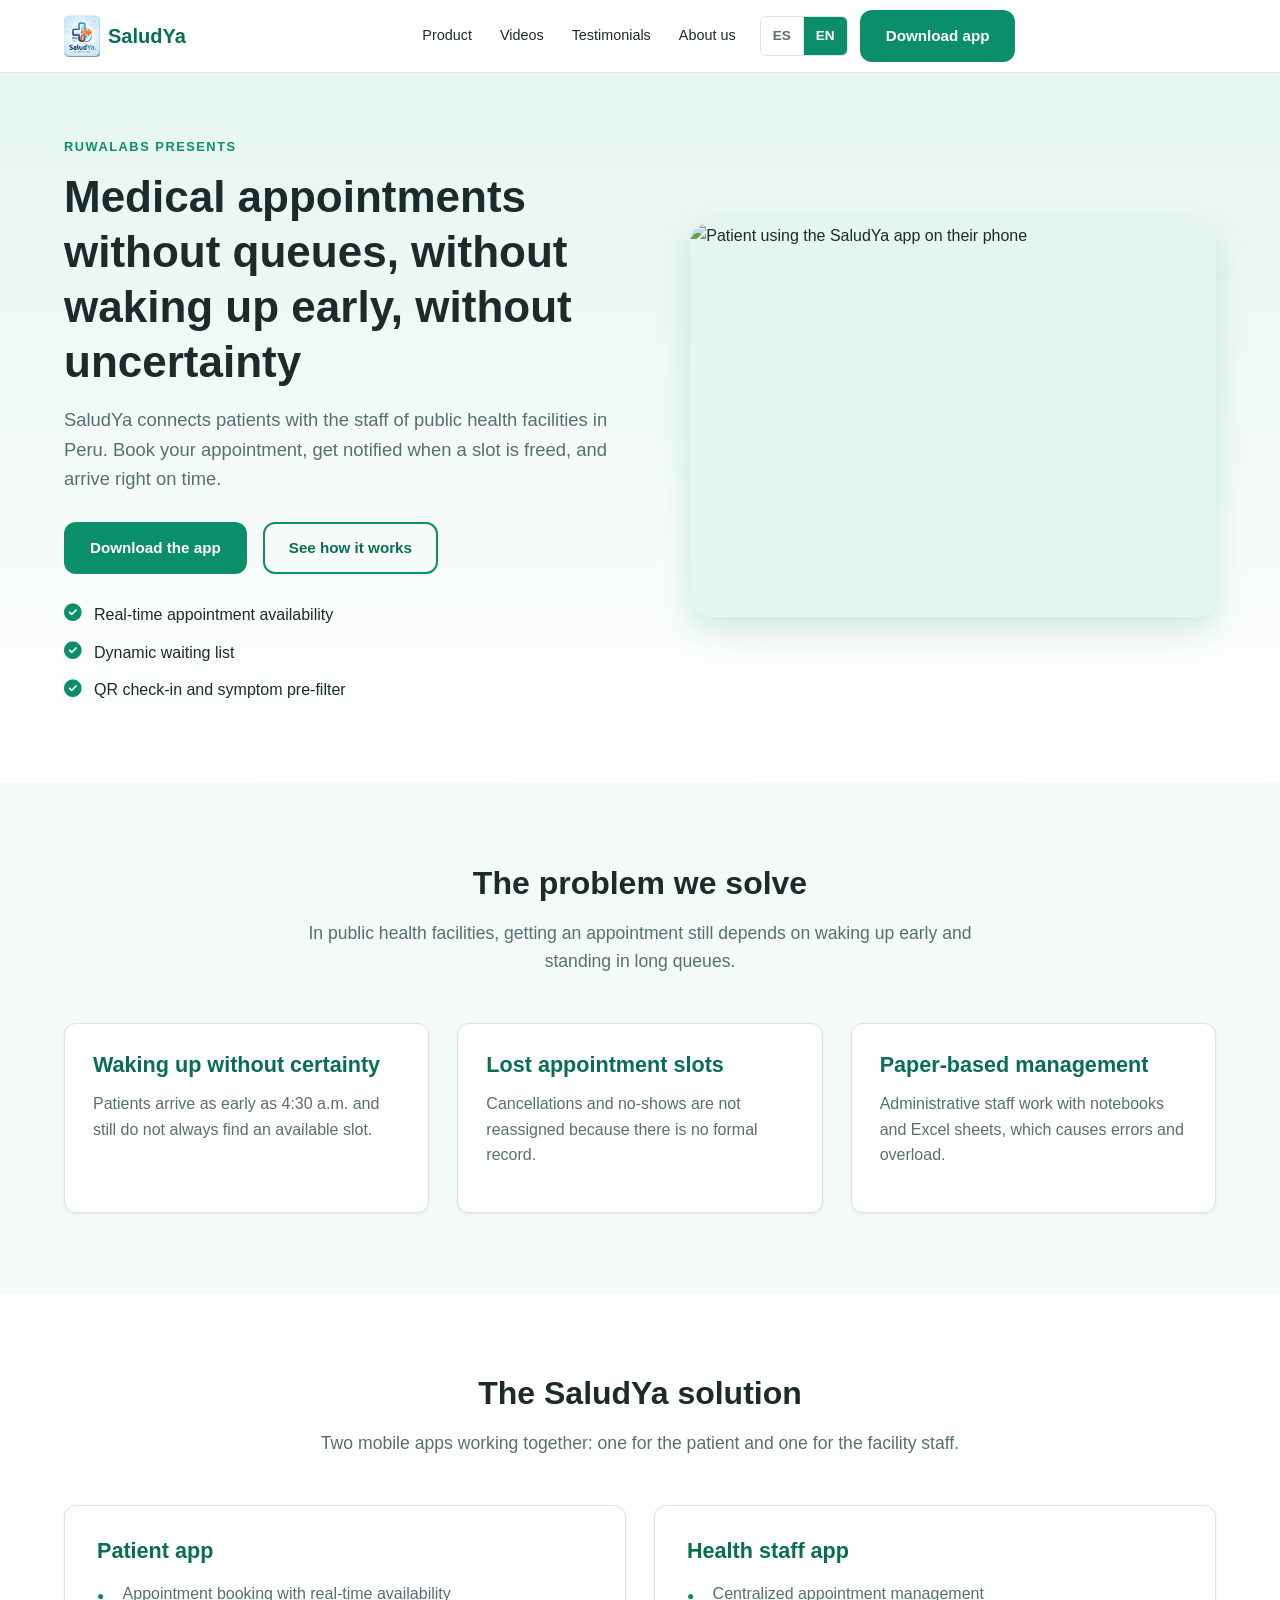
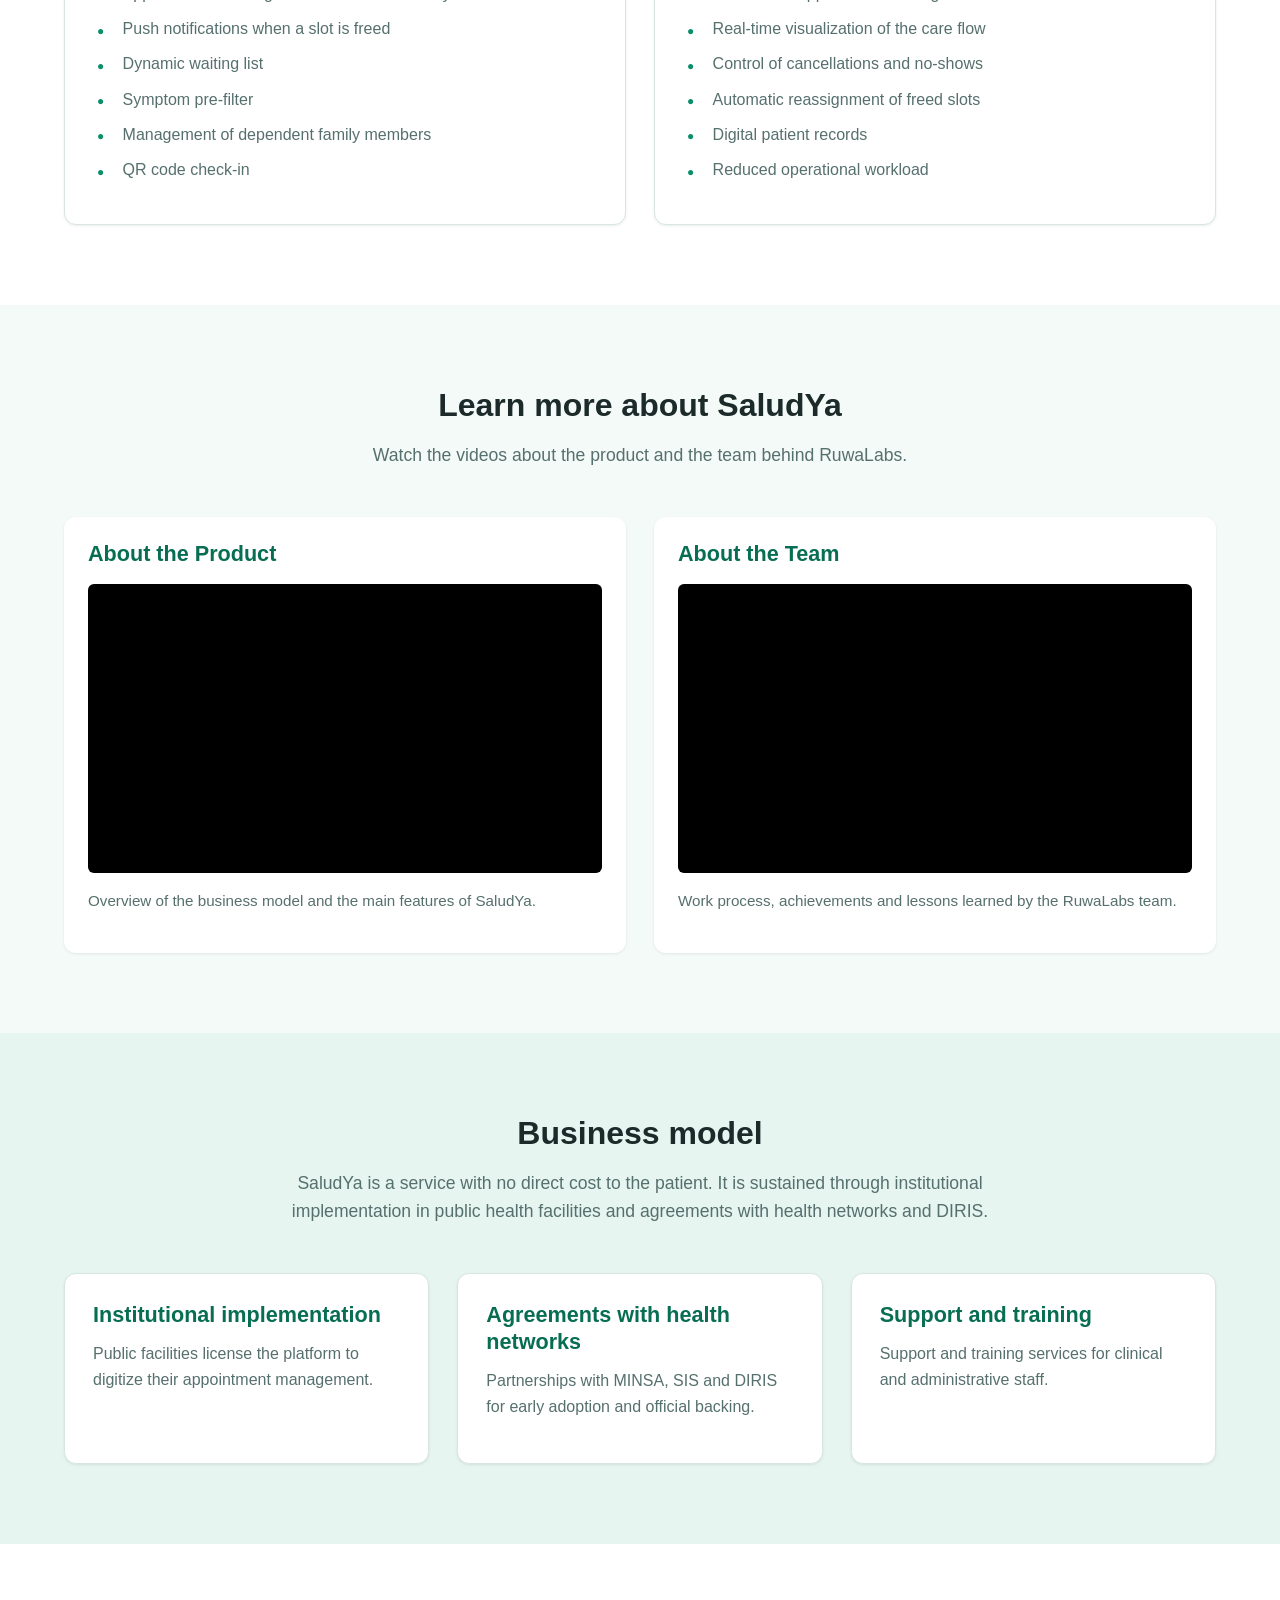
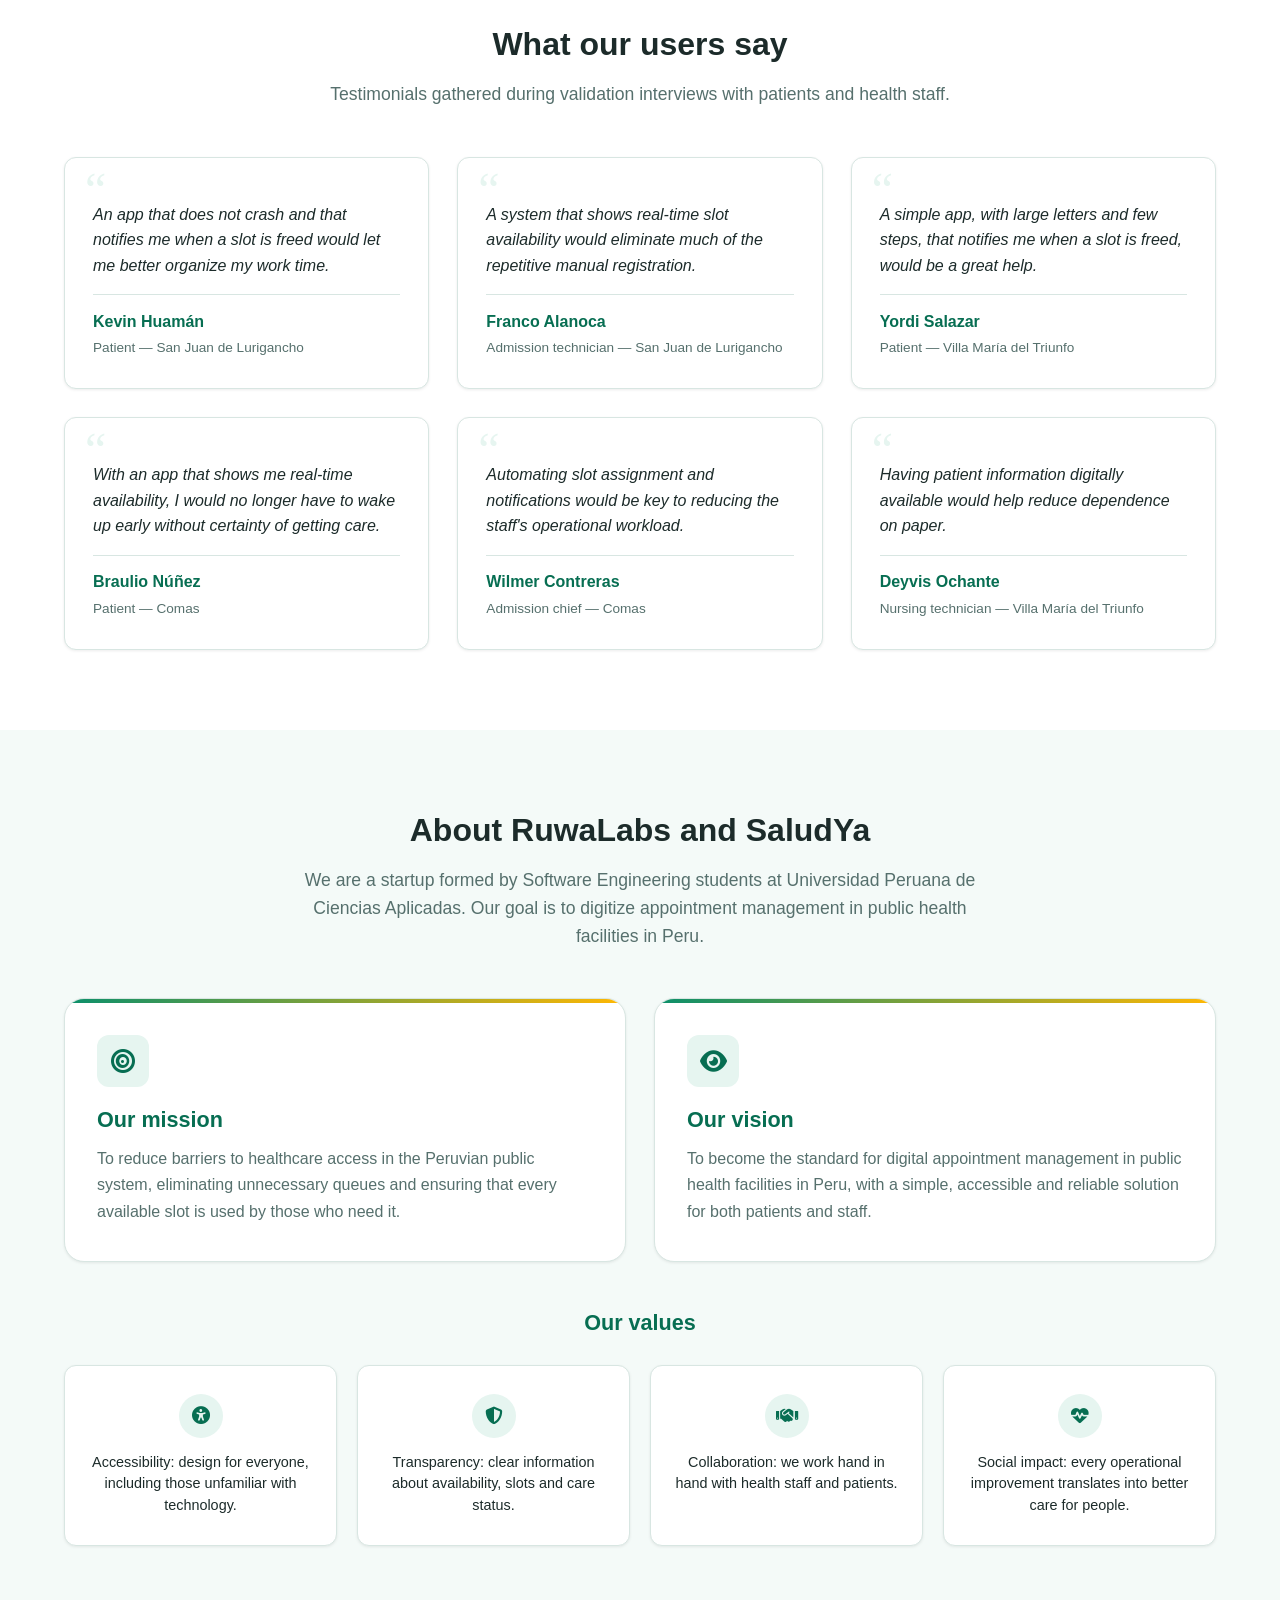
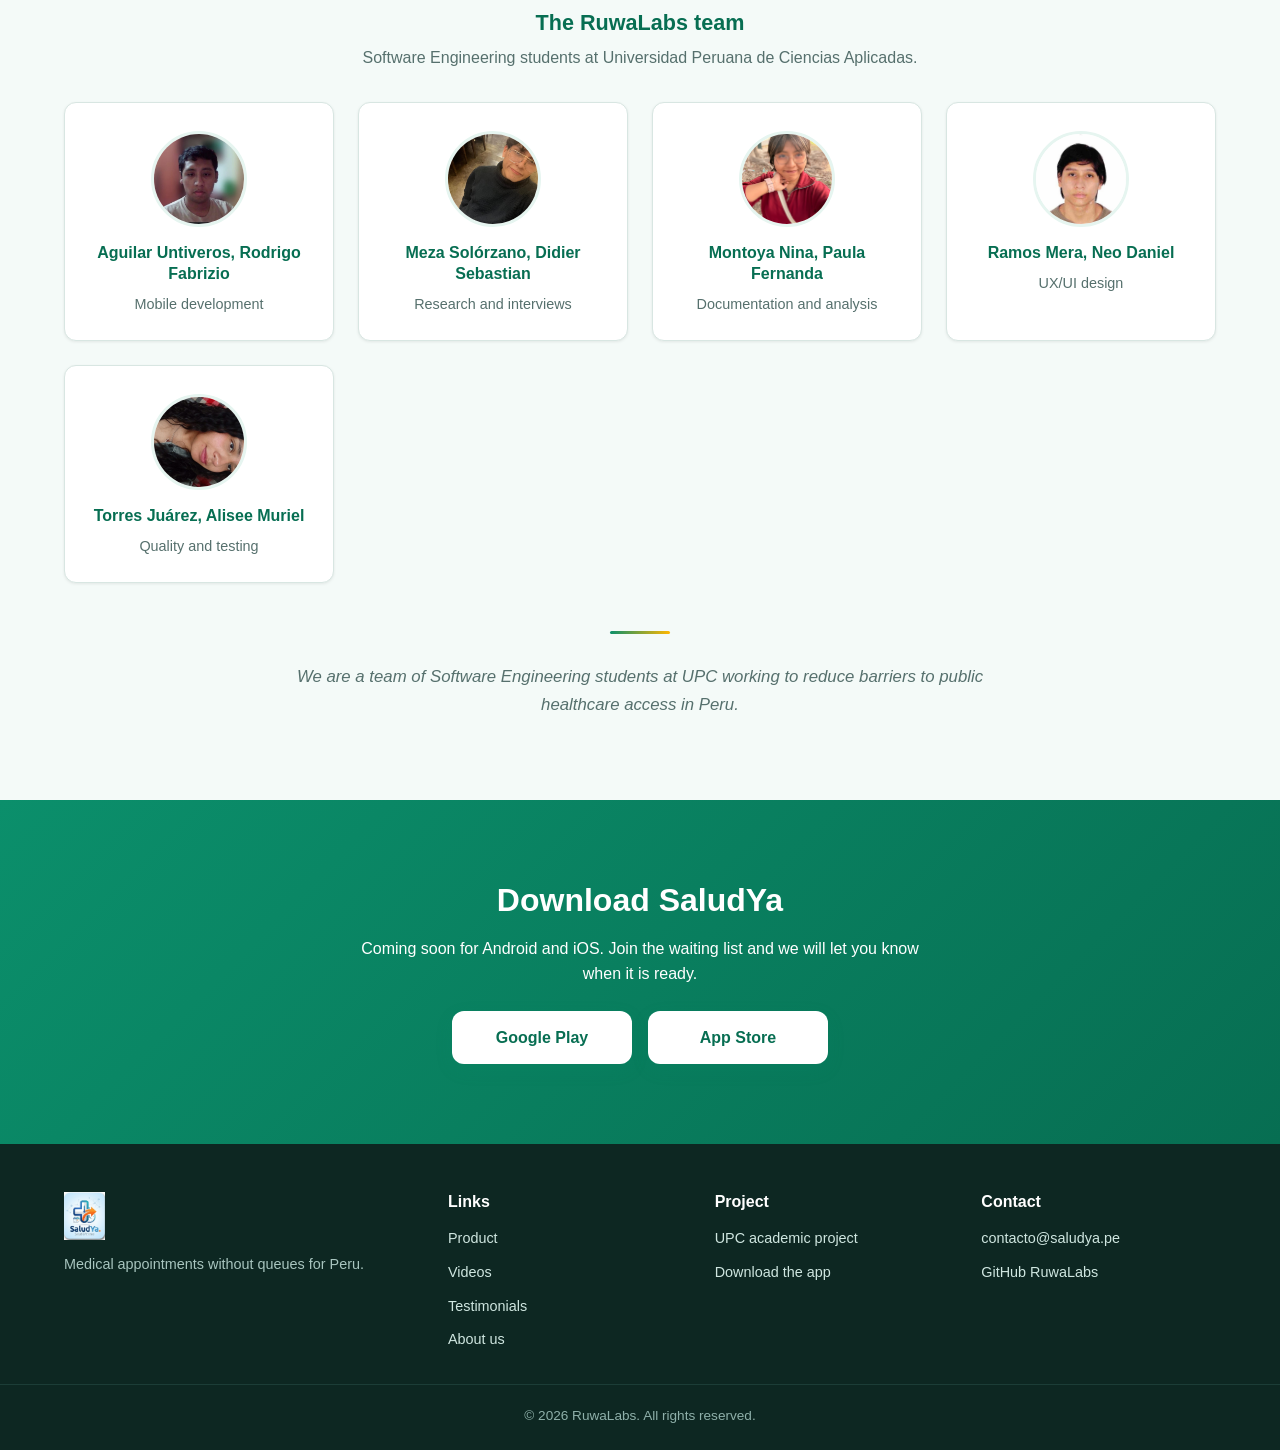
==== index.html @ 28d24898 "chore: initial commit - SaludYa landing page" ====
<!DOCTYPE html>
<html lang="es">
<head>
  <meta charset="UTF-8">
  <meta name="viewport" content="width=device-width, initial-scale=1.0">
  <meta name="description" content="SaludYa — Plataforma digital que conecta pacientes y personal de establecimientos públicos de salud en Perú. Reserva de citas, lista de espera dinámica y check-in por QR.">
  <meta name="keywords" content="SaludYa, citas médicas, MINSA, SIS, salud pública Perú, reserva de citas, lista de espera, RuwaLabs">
  <meta name="author" content="RuwaLabs">
  <meta name="robots" content="index, follow">

  <!-- Open Graph -->
  <meta property="og:title" content="SaludYa — Citas médicas sin colas">
  <meta property="og:description" content="Reserva tu cita, recibe avisos de cupos liberados y llega justo a tu atención. Para pacientes y personal de establecimientos públicos de salud.">
  <meta property="og:image" content="assets/img/icon-saludya.png">
  <meta property="og:type" content="website">
  <meta property="og:url" content="https://saludya.pe/">

  <!-- Twitter -->
  <meta name="twitter:card" content="summary_large_image">
  <meta name="twitter:title" content="SaludYa — Citas médicas sin colas">
  <meta name="twitter:description" content="Reserva de citas, lista de espera dinámica y check-in por QR para establecimientos públicos de salud.">
  <meta name="twitter:image" content="assets/img/icon-saludya.png">

  <title>SaludYa — Citas médicas sin colas</title>

  <link rel="icon" type="image/png" href="assets/img/icon-saludya.png">

  <!-- Font Awesome -->
  <link rel="stylesheet" href="https://cdnjs.cloudflare.com/ajax/libs/font-awesome/6.5.2/css/all.min.css" integrity="sha512-SnH5WK+bZxgPHs44uWIX+LLJAJ9/2PkPKZ5QiAj6Ta86w+fsb2TkcmfRyVX3pBnMFcV7oQPJkl9QevSCWr3W6A==" crossorigin="anonymous" referrerpolicy="no-referrer">

  <link rel="stylesheet" href="assets/css/styles.css">
  <link rel="stylesheet" href="assets/css/responsive.css">
</head>
<body>

  <!-- ===== Header / Navbar ===== -->
  <header class="site-header">
    <div class="container header-inner">
      <a href="#hero" class="brand" aria-label="SaludYa — Inicio">
        <img src="assets/img/logo-saludya.png" alt="" class="brand-logo">
        <span class="brand-name" data-i18n="brand.name"></span>
      </a>

      <div class="header-end">
        <button class="nav-toggle" data-i18n-attr="aria-label:nav.toggleOpen" aria-expanded="false" aria-controls="primary-nav">
          <span class="nav-toggle-bar"></span>
          <span class="nav-toggle-bar"></span>
          <span class="nav-toggle-bar"></span>
        </button>

        <nav id="primary-nav" class="primary-nav" data-i18n-attr="aria-label:nav.ariaLabel">
          <ul class="nav-list">
            <li><a href="#problem" data-i18n="nav.product" class="is-active"></a></li>
            <li><a href="#videos" data-i18n="nav.videos"></a></li>
            <li><a href="#testimonials" data-i18n="nav.testimonials"></a></li>
            <li><a href="#about" data-i18n="nav.about"></a></li>
          </ul>

          <div class="lang-switch" role="group" data-i18n-attr="aria-label:lang.ariaLabel">
            <button type="button" class="lang-btn is-active" data-lang="es" aria-pressed="true">ES</button>
            <button type="button" class="lang-btn" data-lang="en" aria-pressed="false">EN</button>
          </div>

          <a href="#download" class="btn btn-primary nav-cta" data-i18n="nav.cta"></a>
        </nav>
      </div>
    </div>
  </header>

  <main id="main" role="main">

    <!-- ===== Hero ===== -->
    <section id="hero" class="hero" aria-labelledby="hero-title">
      <div class="container hero-inner">
        <div class="hero-text">
          <p class="hero-eyebrow" data-i18n="hero.eyebrow"></p>
          <h1 id="hero-title" class="hero-title" data-i18n="hero.title"></h1>
          <p class="hero-subtitle" data-i18n="hero.subtitle"></p>
          <div class="hero-actions">
            <a href="#download" class="btn btn-primary" data-i18n="hero.ctaPrimary"></a>
            <a href="#videos" class="btn btn-ghost" data-i18n="hero.ctaSecondary"></a>
          </div>
          <ul class="hero-bullets">
            <li>
              <i class="fa-solid fa-circle-check" aria-hidden="true"></i>
              <span data-i18n="hero.bullet1"></span>
            </li>
            <li>
              <i class="fa-solid fa-circle-check" aria-hidden="true"></i>
              <span data-i18n="hero.bullet2"></span>
            </li>
            <li>
              <i class="fa-solid fa-circle-check" aria-hidden="true"></i>
              <span data-i18n="hero.bullet3"></span>
            </li>
          </ul>
        </div>
        <div class="hero-visual">
          <img src="assets/img/hero-bg.jpg" alt="" class="hero-img" loading="lazy" data-i18n-attr="alt:hero.imgAlt">
        </div>
      </div>
    </section>

    <!-- ===== Problema ===== -->
    <section id="problem" class="section section-problem" aria-labelledby="problem-title">
      <div class="container">
        <header class="section-header">
          <h2 id="problem-title" data-i18n="problem.title"></h2>
          <p class="section-subtitle" data-i18n="problem.subtitle"></p>
        </header>

        <div class="grid grid-3">
          <article class="card">
            <h3 data-i18n="problem.card1.title"></h3>
            <p data-i18n="problem.card1.text"></p>
          </article>
          <article class="card">
            <h3 data-i18n="problem.card2.title"></h3>
            <p data-i18n="problem.card2.text"></p>
          </article>
          <article class="card">
            <h3 data-i18n="problem.card3.title"></h3>
            <p data-i18n="problem.card3.text"></p>
          </article>
        </div>
      </div>
    </section>

    <!-- ===== Solución ===== -->
    <section id="solution" class="section section-solution" aria-labelledby="solution-title">
      <div class="container">
        <header class="section-header">
          <h2 id="solution-title" data-i18n="solution.title"></h2>
          <p class="section-subtitle" data-i18n="solution.subtitle"></p>
        </header>

        <div class="grid grid-2">
          <article class="feature">
            <h3 data-i18n="solution.patient.title"></h3>
            <ul>
              <li data-i18n="solution.patient.item1"></li>
              <li data-i18n="solution.patient.item2"></li>
              <li data-i18n="solution.patient.item3"></li>
              <li data-i18n="solution.patient.item4"></li>
              <li data-i18n="solution.patient.item5"></li>
              <li data-i18n="solution.patient.item6"></li>
            </ul>
          </article>
          <article class="feature">
            <h3 data-i18n="solution.staff.title"></h3>
            <ul>
              <li data-i18n="solution.staff.item1"></li>
              <li data-i18n="solution.staff.item2"></li>
              <li data-i18n="solution.staff.item3"></li>
              <li data-i18n="solution.staff.item4"></li>
              <li data-i18n="solution.staff.item5"></li>
              <li data-i18n="solution.staff.item6"></li>
            </ul>
          </article>
        </div>
      </div>
    </section>

    <!-- ===== Videos ===== -->
    <section id="videos" class="section section-videos" aria-labelledby="videos-title">
      <div class="container">
        <header class="section-header">
          <h2 id="videos-title" data-i18n="videos.title"></h2>
          <p class="section-subtitle" data-i18n="videos.subtitle"></p>
        </header>

        <div class="grid grid-2">
          <article class="video-block">
            <h3 data-i18n="videos.product.title"></h3>
            <div class="video-wrapper">
              <iframe
                src="https://www.youtube.com/embed/dQw4w9WgXcQ"
                title="Video About the Product — SaludYa"
                frameborder="0"
                allow="accelerometer; autoplay; clipboard-write; encrypted-media; gyroscope; picture-in-picture"
                allowfullscreen
                loading="lazy">
              </iframe>
            </div>
            <p data-i18n="videos.product.caption"></p>
          </article>

          <article class="video-block">
            <h3 data-i18n="videos.team.title"></h3>
            <div class="video-wrapper">
              <iframe
                src="https://www.youtube.com/embed/dQw4w9WgXcQ"
                title="Video About the Team — RuwaLabs"
                frameborder="0"
                allow="accelerometer; autoplay; clipboard-write; encrypted-media; gyroscope; picture-in-picture"
                allowfullscreen
                loading="lazy">
              </iframe>
            </div>
            <p data-i18n="videos.team.caption"></p>
          </article>
        </div>
      </div>
    </section>

    <!-- ===== Modelo de negocio ===== -->
    <section id="business" class="section section-business" aria-labelledby="business-title">
      <div class="container">
        <header class="section-header">
          <h2 id="business-title" data-i18n="business.title"></h2>
          <p class="section-subtitle" data-i18n="business.subtitle"></p>
        </header>

        <div class="grid grid-3">
          <article class="card">
            <h3 data-i18n="business.card1.title"></h3>
            <p data-i18n="business.card1.text"></p>
          </article>
          <article class="card">
            <h3 data-i18n="business.card2.title"></h3>
            <p data-i18n="business.card2.text"></p>
          </article>
          <article class="card">
            <h3 data-i18n="business.card3.title"></h3>
            <p data-i18n="business.card3.text"></p>
          </article>
        </div>
      </div>
    </section>

    <!-- ===== Testimonios ===== -->
    <section id="testimonials" class="section section-testimonials" aria-labelledby="testimonials-title">
      <div class="container">
        <header class="section-header">
          <h2 id="testimonials-title" data-i18n="testimonials.title"></h2>
          <p class="section-subtitle" data-i18n="testimonials.subtitle"></p>
        </header>

        <div class="grid grid-3">
          <figure class="testimonial">
            <blockquote>
              <p data-i18n="testimonials.kevin.quote"></p>
            </blockquote>
            <figcaption>
              <strong>Kevin Huamán</strong>
              <span data-i18n="testimonials.kevin.role"></span>
            </figcaption>
          </figure>

          <figure class="testimonial">
            <blockquote>
              <p data-i18n="testimonials.franco.quote"></p>
            </blockquote>
            <figcaption>
              <strong>Franco Alanoca</strong>
              <span data-i18n="testimonials.franco.role"></span>
            </figcaption>
          </figure>

          <figure class="testimonial">
            <blockquote>
              <p data-i18n="testimonials.yordi.quote"></p>
            </blockquote>
            <figcaption>
              <strong>Yordi Salazar</strong>
              <span data-i18n="testimonials.yordi.role"></span>
            </figcaption>
          </figure>

          <figure class="testimonial">
            <blockquote>
              <p data-i18n="testimonials.braulio.quote"></p>
            </blockquote>
            <figcaption>
              <strong>Braulio Núñez</strong>
              <span data-i18n="testimonials.braulio.role"></span>
            </figcaption>
          </figure>

          <figure class="testimonial">
            <blockquote>
              <p data-i18n="testimonials.wilmer.quote"></p>
            </blockquote>
            <figcaption>
              <strong>Wilmer Contreras</strong>
              <span data-i18n="testimonials.wilmer.role"></span>
            </figcaption>
          </figure>

          <figure class="testimonial">
            <blockquote>
              <p data-i18n="testimonials.deyvis.quote"></p>
            </blockquote>
            <figcaption>
              <strong>Deyvis Ochante</strong>
              <span data-i18n="testimonials.deyvis.role"></span>
            </figcaption>
          </figure>
        </div>
      </div>
    </section>

    <!-- ===== Sobre nosotros (fusiona About + Team) ===== -->
    <section id="about" class="section section-about" aria-labelledby="about-title">
      <div class="container">
        <header class="section-header">
          <h2 id="about-title" data-i18n="about.title"></h2>
          <p class="section-subtitle" data-i18n="about.subtitle"></p>
        </header>

        <!-- Misión y Visión -->
        <div class="about-pillars">
          <article class="about-pillar">
            <div class="about-pillar-icon" aria-hidden="true">
              <i class="fa-solid fa-bullseye"></i>
            </div>
            <h3 data-i18n="about.mission.title"></h3>
            <p data-i18n="about.mission.text"></p>
          </article>

          <article class="about-pillar">
            <div class="about-pillar-icon" aria-hidden="true">
              <i class="fa-solid fa-eye"></i>
            </div>
            <h3 data-i18n="about.vision.title"></h3>
            <p data-i18n="about.vision.text"></p>
          </article>
        </div>

        <!-- Valores -->
        <div class="about-values-header">
          <h3 data-i18n="about.values.title"></h3>
        </div>
        <ul class="values-grid">
          <li class="value-card">
            <div class="value-icon" aria-hidden="true">
              <i class="fa-solid fa-universal-access"></i>
            </div>
            <span data-i18n="about.values.v1"></span>
          </li>
          <li class="value-card">
            <div class="value-icon" aria-hidden="true">
              <i class="fa-solid fa-shield-halved"></i>
            </div>
            <span data-i18n="about.values.v2"></span>
          </li>
          <li class="value-card">
            <div class="value-icon" aria-hidden="true">
              <i class="fa-solid fa-handshake"></i>
            </div>
            <span data-i18n="about.values.v3"></span>
          </li>
          <li class="value-card">
            <div class="value-icon" aria-hidden="true">
              <i class="fa-solid fa-heart-pulse"></i>
            </div>
            <span data-i18n="about.values.v4"></span>
          </li>
        </ul>

        <!-- Equipo -->
        <div class="about-team-header">
          <h3 data-i18n="team.title"></h3>
          <p data-i18n="team.subtitle"></p>
        </div>
        <ul class="team-list">
          <li class="team-member">
            <img src="assets/img/team/rodrigo.jpg" alt="" class="team-photo" loading="lazy" data-i18n-attr="alt:team.members.rodrigoAlt">
            <strong data-i18n="team.members.rodrigo"></strong>
            <span data-i18n="team.role.dev"></span>
          </li>
          <li class="team-member">
            <img src="assets/img/team/didier.jpg" alt="" class="team-photo" loading="lazy" data-i18n-attr="alt:team.members.didierAlt">
            <strong data-i18n="team.members.didier"></strong>
            <span data-i18n="team.role.research"></span>
          </li>
          <li class="team-member">
            <img src="assets/img/team/paula.jpg" alt="" class="team-photo" loading="lazy" data-i18n-attr="alt:team.members.paulaAlt">
            <strong data-i18n="team.members.paula"></strong>
            <span data-i18n="team.role.docs"></span>
          </li>
          <li class="team-member">
            <img src="assets/img/team/neo.jpg" alt="" class="team-photo" loading="lazy" data-i18n-attr="alt:team.members.neoAlt">
            <strong data-i18n="team.members.neo"></strong>
            <span data-i18n="team.role.ux"></span>
          </li>
          <li class="team-member">
            <img src="assets/img/team/alisee.jpg" alt="" class="team-photo" loading="lazy" data-i18n-attr="alt:team.members.aliseeAlt">
            <strong data-i18n="team.members.alisee"></strong>
            <span data-i18n="team.role.qa"></span>
          </li>
        </ul>

        <!-- Cierre -->
        <p class="about-closing" data-i18n="about.closing"></p>
      </div>
    </section>

    <!-- ===== Descarga ===== -->
    <section id="download" class="section section-download" aria-labelledby="download-title">
      <div class="container download-inner">
        <h2 id="download-title" data-i18n="download.title"></h2>
        <p data-i18n="download.subtitle"></p>
        <div class="store-buttons">
          <a href="#" class="store-btn" data-i18n-attr="aria-label:download.androidAria">
            <span data-i18n="download.android"></span>
          </a>
          <a href="#" class="store-btn" data-i18n-attr="aria-label:download.iosAria">
            <span data-i18n="download.ios"></span>
          </a>
        </div>
      </div>
    </section>

  </main>

  <!-- ===== Footer ===== -->
  <footer class="site-footer" role="contentinfo">
    <div class="container footer-inner">
      <div class="footer-col">
        <img src="assets/img/logo-saludya.png" alt="" class="footer-logo">
        <p data-i18n="footer.tagline"></p>
      </div>

      <div class="footer-col">
        <h3 data-i18n="footer.links"></h3>
        <ul>
          <li><a href="#problem" data-i18n="nav.product"></a></li>
          <li><a href="#videos" data-i18n="nav.videos"></a></li>
          <li><a href="#testimonials" data-i18n="nav.testimonials"></a></li>
          <li><a href="#about" data-i18n="nav.about"></a></li>
        </ul>
      </div>

      <div class="footer-col">
        <h3 data-i18n="footer.legal"></h3>
        <ul>
          <li><a href="#about" data-i18n="footer.academic"></a></li>
          <li><a href="#download" data-i18n="footer.download"></a></li>
        </ul>
      </div>

      <div class="footer-col">
        <h3 data-i18n="footer.contact"></h3>
        <ul>
          <li><a href="mailto:contacto@saludya.pe">contacto@saludya.pe</a></li>
          <li><a href="https://github.com/RuwaLabs" target="_blank" rel="noopener">GitHub RuwaLabs</a></li>
        </ul>
      </div>
    </div>

    <div class="footer-bottom">
      <p data-i18n="footer.copyright"></p>
    </div>
  </footer>

  <script src="assets/js/i18n.js" defer></script>
  <script src="assets/js/main.js" defer></script>
</body>
</html>
---- assets/css/styles.css ----
/* =========================================================
   SaludYa — Estilos globales
   RuwaLabs · UPC · 2026
   ========================================================= */

/* ---------- Variables de marca ---------- */
:root {
  --color-primary: #0b8f6b;
  --color-primary-dark: #076e52;
  --color-primary-light: #e6f5f0;
  --color-accent: #ffb703;
  --color-text: #1c2b2a;
  --color-text-muted: #56706d;
  --color-bg: #ffffff;
  --color-bg-alt: #f4faf8;
  --color-border: #d8e6e2;
  --color-white: #ffffff;
  --color-danger: #c0392b;

  --font-base: "Segoe UI", "Helvetica Neue", Arial, sans-serif;
  --font-heading: "Segoe UI", "Helvetica Neue", Arial, sans-serif;

  --radius-sm: 6px;
  --radius-md: 12px;
  --radius-lg: 20px;

  --shadow-sm: 0 1px 3px rgba(0, 0, 0, 0.08);
  --shadow-md: 0 6px 18px rgba(11, 143, 107, 0.12);
  --shadow-lg: 0 12px 32px rgba(11, 143, 107, 0.18);

  --transition: 0.25s ease;
  --container-max: 1200px;

  /* Escala de espaciado consistente */
  --space-1: 0.25rem;
  --space-2: 0.5rem;
  --space-3: 0.75rem;
  --space-4: 1rem;
  --space-5: 1.5rem;
  --space-6: 2rem;

  /* Header y logo */
  --header-height: 72px;
  --header-bg: rgba(255, 255, 255, 0.95);
  --header-blur: 8px;
  --logo-height: 44px;
  --logo-height-sm: 36px;
  --logo-gap: var(--space-2);
}

/* ---------- Reset ---------- */
*,
*::before,
*::after {
  box-sizing: border-box;
  margin: 0;
  padding: 0;
}

html {
  scroll-behavior: smooth;
  -webkit-text-size-adjust: 100%;
}

body {
  font-family: var(--font-base);
  font-size: 16px;
  line-height: 1.6;
  color: var(--color-text);
  background-color: var(--color-bg);
  -webkit-font-smoothing: antialiased;
}

img {
  max-width: 100%;
  height: auto;
  display: block;
}

a {
  color: var(--color-primary);
  text-decoration: none;
  transition: color var(--transition);
}

a:hover,
a:focus {
  color: var(--color-primary-dark);
  text-decoration: underline;
}

ul {
  list-style: none;
}

h1, h2, h3, h4 {
  font-family: var(--font-heading);
  line-height: 1.25;
  color: var(--color-text);
  margin-bottom: 0.5em;
}

h1 { font-size: 2.5rem; }
h2 { font-size: 2rem; }
h3 { font-size: 1.35rem; }

p {
  margin-bottom: 1em;
  color: var(--color-text-muted);
}

/* ---------- Accesibilidad ---------- */
:focus-visible {
  outline: 3px solid var(--color-accent);
  outline-offset: 2px;
}

/* ---------- Layout ---------- */
.container {
  width: 100%;
  max-width: var(--container-max);
  margin: 0 auto;
  padding: 0 1.5rem;
}

.section {
  padding: 5rem 0;
}

.section-header {
  text-align: center;
  max-width: 720px;
  margin: 0 auto 3rem;
}

.section-subtitle {
  font-size: 1.1rem;
  color: var(--color-text-muted);
}

/* Fondos alternos en el nuevo orden:
   hero        → gradiente propio
   problem     → bg-alt
   solution    → bg
   videos      → bg-alt
   business    → primary-light
   testimonials→ bg
   about       → bg-alt
   download    → gradiente propio */

.section-problem { background-color: var(--color-bg-alt); }
.section-solution { background-color: var(--color-bg); }
.section-videos { background-color: var(--color-bg-alt); }
.section-business { background-color: var(--color-primary-light); }
.section-testimonials { background-color: var(--color-bg); }
.section-about { background-color: var(--color-bg-alt); }
.section-download {
  background: linear-gradient(135deg, var(--color-primary) 0%, var(--color-primary-dark) 100%);
  color: var(--color-white);
  text-align: center;
}

.section-download h2,
.section-download p {
  color: var(--color-white);
}

/* =========================================================
   Header
   ========================================================= */

.site-header {
  position: sticky;
  top: 0;
  z-index: 1000;
  background: var(--color-white);
  border-bottom: 1px solid var(--color-border);
}

@supports (backdrop-filter: blur(8px)) or (-webkit-backdrop-filter: blur(8px)) {
  .site-header {
    background: var(--header-bg);
    -webkit-backdrop-filter: blur(var(--header-blur));
    backdrop-filter: blur(var(--header-blur));
  }
}

.header-inner {
  display: flex;
  align-items: center;
  gap: var(--space-5);
  min-height: var(--header-height);
  padding-top: var(--space-2);
  padding-bottom: var(--space-2);
}

/* ---------- Marca ---------- */
.brand {
  display: inline-flex;
  align-items: center;
  gap: var(--logo-gap);
  color: var(--color-primary-dark);
  font-weight: 700;
  font-size: 1.35rem;
  line-height: 1;
  flex-shrink: 0;
  min-width: 0;
  text-decoration: none;
  cursor: pointer;
  user-select: none;
}

.brand:hover,
.brand:focus {
  text-decoration: none;
  color: var(--color-primary);
}

.brand-logo {
  height: var(--logo-height);
  width: auto;
  max-width: 100%;
  object-fit: contain;
  display: block;
  flex-shrink: 0;
}

.brand-name {
  display: inline-block;
  line-height: 1;
  font-size: 1.35rem;
  white-space: nowrap;
  overflow: hidden;
  text-overflow: ellipsis;
}

/* ---------- Contenedor derecho ---------- */
.header-end {
  display: flex;
  align-items: center;
  gap: var(--space-3);
  flex: 1;
  justify-content: flex-end;
}

/* ---------- Navegación principal ---------- */
.primary-nav {
  display: flex;
  align-items: center;
  gap: var(--space-3);
  flex: 1;
  justify-content: center;
}

.nav-list {
  display: flex;
  align-items: center;
  gap: var(--space-1);
  list-style: none;
  margin: 0;
  padding: 0;
}

.nav-list li {
  display: flex;
  justify-content: center;
  align-items: center;
}

.nav-list a {
  position: relative;
  display: inline-flex;
  align-items: center;
  justify-content: center;
  padding: var(--space-2) var(--space-3);
  font-size: 0.95rem;
  font-weight: 500;
  color: var(--color-text);
  white-space: nowrap;
  text-align: center;
  border-radius: var(--radius-sm);
  text-decoration: none;
  transition: color var(--transition), background-color var(--transition);
}

.nav-list a:hover {
  color: var(--color-primary);
  background-color: var(--color-primary-light);
  text-decoration: none;
}

.nav-list a:focus-visible {
  outline: 3px solid var(--color-accent);
  outline-offset: 2px;
}

.nav-list a.is-active {
  color: var(--color-primary);
  font-weight: 700;
  background-color: transparent;
}

.nav-list a::after {
  content: "";
  position: absolute;
  left: var(--space-3);
  right: var(--space-3);
  bottom: 4px;
  height: 2px;
  background: var(--color-primary);
  border-radius: 2px;
  transform: scaleX(0);
  transform-origin: center;
  transition: transform var(--transition);
}

.nav-list a.is-active::after {
  transform: scaleX(1);
}

/* ---------- Selector de idioma ---------- */
.lang-switch {
  display: inline-flex;
  border: 1px solid var(--color-border);
  border-radius: var(--radius-sm);
  overflow: hidden;
  flex-shrink: 0;
}

.lang-btn {
  appearance: none;
  background: transparent;
  border: 0;
  min-width: 40px;
  padding: var(--space-2) var(--space-3);
  font: inherit;
  font-weight: 600;
  font-size: 0.85rem;
  color: var(--color-text-muted);
  cursor: pointer;
  transition: background-color var(--transition), color var(--transition);
}

.lang-btn + .lang-btn {
  border-left: 1px solid var(--color-border);
}

.lang-btn:hover:not(.is-active) {
  background: var(--color-primary-light);
  color: var(--color-primary-dark);
}

.lang-btn.is-active {
  background: var(--color-primary);
  color: var(--color-white);
  cursor: default;
}

.lang-btn:focus-visible {
  outline: 3px solid var(--color-accent);
  outline-offset: -3px;
}

/* ---------- CTA del nav ---------- */
.nav-cta {
  padding: var(--space-2) var(--space-4);
  font-size: 0.9rem;
  white-space: nowrap;
  flex-shrink: 0;
  text-align: center;
}

/* ---------- Botón hamburguesa ---------- */
.nav-toggle {
  display: none;
  flex-direction: column;
  justify-content: center;
  gap: 5px;
  width: 40px;
  height: 40px;
  padding: 0;
  background: transparent;
  border: 0;
  cursor: pointer;
  border-radius: var(--radius-sm);
  transition: background-color var(--transition);
}

.nav-toggle:hover {
  background-color: var(--color-primary-light);
}

.nav-toggle:focus-visible {
  outline: 3px solid var(--color-accent);
  outline-offset: 2px;
}

.nav-toggle-bar {
  display: block;
  width: 24px;
  height: 3px;
  margin: 0 auto;
  background: var(--color-primary-dark);
  border-radius: 3px;
  transition: transform var(--transition), opacity var(--transition);
}

.nav-toggle[aria-expanded="true"] .nav-toggle-bar:nth-child(1) {
  transform: translateY(8px) rotate(45deg);
}

.nav-toggle[aria-expanded="true"] .nav-toggle-bar:nth-child(2) {
  opacity: 0;
}

.nav-toggle[aria-expanded="true"] .nav-toggle-bar:nth-child(3) {
  transform: translateY(-8px) rotate(-45deg);
}

/* ---------- Botones ---------- */
.btn {
  display: inline-flex;
  justify-content: center;
  align-items: center;
  padding: 0.75rem 1.5rem;
  border-radius: var(--radius-md);
  font-weight: 600;
  font-size: 0.95rem;
  text-align: center;
  cursor: pointer;
  border: 2px solid transparent;
  transition: all var(--transition);
  text-decoration: none;
}

.btn:hover { text-decoration: none; }

.btn-primary {
  background-color: var(--color-primary);
  color: var(--color-white);
}

.btn-primary:hover,
.btn-primary:focus {
  background-color: var(--color-primary-dark);
  color: var(--color-white);
  box-shadow: var(--shadow-md);
}

.btn-ghost {
  background-color: transparent;
  color: var(--color-primary-dark);
  border-color: var(--color-primary);
}

.btn-ghost:hover,
.btn-ghost:focus {
  background-color: var(--color-primary-light);
  color: var(--color-primary-dark);
}

/* ---------- Hero ---------- */
.hero {
  padding: 4rem 0 5rem;
  background: linear-gradient(180deg, var(--color-primary-light) 0%, var(--color-bg) 100%);
}

.hero-inner {
  display: grid;
  grid-template-columns: 1.1fr 1fr;
  gap: 3rem;
  align-items: center;
}

.hero-eyebrow {
  text-transform: uppercase;
  letter-spacing: 0.12em;
  font-size: 0.8rem;
  font-weight: 700;
  color: var(--color-primary);
  margin-bottom: 0.75rem;
}

.hero-title {
  font-size: 2.75rem;
  margin-bottom: 1rem;
}

.hero-subtitle {
  font-size: 1.15rem;
  margin-bottom: 1.75rem;
}

.hero-actions {
  display: flex;
  flex-wrap: wrap;
  gap: 1rem;
  margin-bottom: 1.75rem;
}

.hero-bullets {
  display: flex;
  flex-direction: column;
  gap: 0.75rem;
}

.hero-bullets li {
  display: flex;
  align-items: flex-start;
  gap: 0.75rem;
  color: var(--color-text);
  font-weight: 500;
}

.hero-bullets li i {
  color: var(--color-primary);
  font-size: 1.1rem;
  margin-top: 0.15rem;
  flex-shrink: 0;
}

.hero-img {
  border-radius: var(--radius-lg);
  box-shadow: var(--shadow-lg);
  width: 100%;
  height: auto;
  aspect-ratio: 4 / 3;
  object-fit: cover;
  background-color: var(--color-primary-light);
}

/* ---------- Grid ---------- */
.grid {
  display: grid;
  gap: 1.75rem;
}

.grid-2 { grid-template-columns: repeat(2, 1fr); }
.grid-3 { grid-template-columns: repeat(3, 1fr); }

/* ---------- Cards ---------- */
.card {
  background: var(--color-white);
  border: 1px solid var(--color-border);
  border-radius: var(--radius-md);
  padding: 1.75rem;
  box-shadow: var(--shadow-sm);
  transition: transform var(--transition), box-shadow var(--transition);
}

.card:hover {
  transform: translateY(-4px);
  box-shadow: var(--shadow-md);
}

.card h3 {
  color: var(--color-primary-dark);
  margin-bottom: 0.75rem;
}

/* ---------- Features ---------- */
.feature {
  background: var(--color-white);
  border: 1px solid var(--color-border);
  border-radius: var(--radius-md);
  padding: 2rem;
  box-shadow: var(--shadow-sm);
}

.feature h3 {
  color: var(--color-primary-dark);
  margin-bottom: 1rem;
}

.feature ul li {
  position: relative;
  padding-left: 1.6rem;
  margin-bottom: 0.6rem;
  color: var(--color-text-muted);
}

.feature ul li::before {
  content: "●";
  position: absolute;
  left: 0;
  color: var(--color-primary);
  font-size: 0.75rem;
  top: 0.35rem;
}

/* ---------- Videos ---------- */
.video-block {
  background: var(--color-white);
  border-radius: var(--radius-md);
  padding: 1.5rem;
  box-shadow: var(--shadow-sm);
}

.video-block h3 {
  color: var(--color-primary-dark);
  margin-bottom: 1rem;
}

.video-wrapper {
  position: relative;
  width: 100%;
  padding-bottom: 56.25%;
  height: 0;
  overflow: hidden;
  border-radius: var(--radius-sm);
  background: #000;
}

.video-wrapper iframe {
  position: absolute;
  top: 0;
  left: 0;
  width: 100%;
  height: 100%;
  border: 0;
}

.video-block p {
  margin-top: 1rem;
  font-size: 0.95rem;
}

/* ---------- Testimonios (sin foto) ---------- */
.testimonial {
  background: var(--color-white);
  border: 1px solid var(--color-border);
  border-radius: var(--radius-md);
  padding: 1.75rem;
  box-shadow: var(--shadow-sm);
  display: flex;
  flex-direction: column;
  gap: 1rem;
  position: relative;
}

.testimonial::before {
  content: "\201C";
  position: absolute;
  top: 0.5rem;
  left: 1.25rem;
  font-size: 3rem;
  line-height: 1;
  color: var(--color-primary-light);
  font-family: Georgia, "Times New Roman", serif;
  pointer-events: none;
}

.testimonial blockquote {
  padding-top: 1rem;
}

.testimonial blockquote p {
  font-style: italic;
  color: var(--color-text);
  font-size: 1rem;
  margin-bottom: 0;
}

.testimonial figcaption {
  border-top: 1px solid var(--color-border);
  padding-top: 0.85rem;
  margin-top: auto;
}

.testimonial figcaption strong {
  display: block;
  color: var(--color-primary-dark);
  font-size: 1rem;
}

.testimonial figcaption span {
  font-size: 0.85rem;
  color: var(--color-text-muted);
}

/* ---------- Team (con foto) ---------- */
.team-list {
  display: grid;
  grid-template-columns: repeat(auto-fit, minmax(220px, 1fr));
  gap: 1.5rem;
}

.team-member {
  background: var(--color-white);
  border: 1px solid var(--color-border);
  border-radius: var(--radius-md);
  padding: 1.75rem 1.25rem 1.5rem;
  box-shadow: var(--shadow-sm);
  display: flex;
  flex-direction: column;
  align-items: center;
  text-align: center;
  gap: 0.5rem;
  transition: transform var(--transition), box-shadow var(--transition);
}

.team-member:hover {
  transform: translateY(-4px);
  box-shadow: var(--shadow-md);
}

.team-photo {
  width: 96px;
  height: 96px;
  border-radius: 50%;
  object-fit: cover;
  border: 3px solid var(--color-primary-light);
  background-color: var(--color-primary-light);
  margin-bottom: 0.5rem;
}

.team-member strong {
  color: var(--color-primary-dark);
  font-size: 1rem;
  line-height: 1.3;
}

.team-member span {
  font-size: 0.9rem;
  color: var(--color-text-muted);
}

/* ---------- Download ---------- */
.download-inner {
  max-width: 640px;
  margin: 0 auto;
}

.store-buttons {
  display: flex;
  justify-content: center;
  gap: 1rem;
  margin-top: 1.5rem;
  flex-wrap: wrap;
}

.store-btn {
  background: var(--color-white);
  color: var(--color-primary-dark);
  padding: 0.85rem 1.75rem;
  border-radius: var(--radius-md);
  font-weight: 700;
  box-shadow: var(--shadow-md);
  transition: transform var(--transition);
  min-width: 180px;
  text-align: center;
}

.store-btn:hover,
.store-btn:focus {
  transform: translateY(-2px);
  text-decoration: none;
  color: var(--color-primary-dark);
}

/* ---------- About ---------- */
/* Misión y Visión */
.about-pillars {
  display: grid;
  grid-template-columns: repeat(2, 1fr);
  gap: 1.75rem;
  margin-bottom: 3rem;
}

.about-pillar {
  background: var(--color-white);
  border: 1px solid var(--color-border);
  border-radius: var(--radius-lg);
  padding: 2.25rem 2rem;
  box-shadow: var(--shadow-sm);
  transition: transform var(--transition), box-shadow var(--transition);
  position: relative;
  overflow: hidden;
}

.about-pillar::before {
  content: "";
  position: absolute;
  top: 0;
  left: 0;
  width: 100%;
  height: 4px;
  background: linear-gradient(90deg, var(--color-primary) 0%, var(--color-accent) 100%);
}

.about-pillar:hover {
  transform: translateY(-4px);
  box-shadow: var(--shadow-md);
}

.about-pillar-icon {
  width: 52px;
  height: 52px;
  border-radius: var(--radius-md);
  background: var(--color-primary-light);
  color: var(--color-primary-dark);
  display: inline-flex;
  align-items: center;
  justify-content: center;
  margin-bottom: 1.25rem;
  font-size: 1.5rem;
}

.about-pillar h3 {
  color: var(--color-primary-dark);
  font-size: 1.35rem;
  margin-bottom: 0.75rem;
}

.about-pillar p {
  margin-bottom: 0;
  font-size: 1rem;
  line-height: 1.65;
}

/* Valores */
.about-values-header {
  text-align: center;
  margin-bottom: 1.75rem;
}

.about-values-header h3 {
  color: var(--color-primary-dark);
  font-size: 1.35rem;
  margin-bottom: 0;
}

.values-grid {
  display: grid;
  grid-template-columns: repeat(4, 1fr);
  gap: 1.25rem;
  margin-bottom: 3rem;
  list-style: none;
  padding: 0;
}

.value-card {
  background: var(--color-white);
  border: 1px solid var(--color-border);
  border-radius: var(--radius-md);
  padding: 1.75rem 1.25rem;
  text-align: center;
  box-shadow: var(--shadow-sm);
  transition: transform var(--transition), box-shadow var(--transition), border-color var(--transition);
  display: flex;
  flex-direction: column;
  align-items: center;
  gap: 0.85rem;
}

.value-card:hover {
  transform: translateY(-4px);
  box-shadow: var(--shadow-md);
  border-color: var(--color-primary);
}

.value-icon {
  width: 44px;
  height: 44px;
  border-radius: 50%;
  background: var(--color-primary-light);
  color: var(--color-primary-dark);
  display: inline-flex;
  align-items: center;
  justify-content: center;
  flex-shrink: 0;
  font-size: 1.1rem;
}

.value-card span {
  font-size: 0.9rem;
  color: var(--color-text);
  line-height: 1.5;
  font-weight: 500;
}

/* Equipo dentro de About */
.about-team-header {
  text-align: center;
  margin: 4rem 0 2rem;
}

.about-team-header h3 {
  color: var(--color-primary-dark);
  font-size: 1.35rem;
  margin-bottom: 0.5rem;
}

.about-team-header p {
  color: var(--color-text-muted);
  margin-bottom: 0;
}

/* Cierre de About */
.about-closing {
  text-align: center;
  max-width: 720px;
  margin: 3rem auto 0;
  font-style: italic;
  font-size: 1.05rem;
  line-height: 1.7;
  color: var(--color-text-muted);
  position: relative;
  padding-top: 2rem;
}

.about-closing::before {
  content: "";
  position: absolute;
  top: 0;
  left: 50%;
  transform: translateX(-50%);
  width: 60px;
  height: 3px;
  border-radius: 3px;
  background: linear-gradient(90deg, var(--color-primary) 0%, var(--color-accent) 100%);
}

/* ---------- Footer ---------- */
.site-footer {
  background: #0d2722;
  color: #cfe6e0;
  padding: 3rem 0 1.5rem;
}

.footer-inner {
  display: grid;
  grid-template-columns: 1.5fr 1fr 1fr 1fr;
  gap: 2rem;
}

.footer-col h3 {
  color: var(--color-white);
  font-size: 1rem;
  margin-bottom: 0.85rem;
}

.footer-col p {
  color: #a8c5bf;
  font-size: 0.9rem;
}

.footer-col ul {
  display: flex;
  flex-direction: column;
  gap: 0.5rem;
}

.footer-col a {
  color: #cfe6e0;
  font-size: 0.9rem;
}

.footer-col a:hover {
  color: var(--color-white);
}

.footer-logo {
  height: 48px;
  width: auto;
  max-width: 180px;
  object-fit: contain;
  margin-bottom: 0.85rem;
}

.footer-bottom {
  border-top: 1px solid #1c3d37;
  margin-top: 2rem;
  padding-top: 1.25rem;
  text-align: center;
}

.footer-bottom p {
  color: #8fb0aa;
  font-size: 0.85rem;
  margin: 0;
}
---- assets/css/responsive.css ----
/* =========================================================
   SaludYa — Estilos responsive
   RuwaLabs · UPC · 2026
   ========================================================= */

/* ---------- Pantallas grandes (≤ 1280px) ---------- */
@media (max-width: 1280px) {
  :root {
    --logo-height: 42px;
  }

  .header-inner {
    gap: var(--space-5);
  }

  .nav-list a {
    padding: var(--space-2) var(--space-3);
    font-size: 0.9rem;
  }

  .brand-name {
    font-size: 1.25rem;
  }
}

/* ---------- Tablets grandes (≤ 1100px) ---------- */
@media (max-width: 1100px) {
  :root {
    --logo-height: 40px;
  }

  .header-inner {
    gap: var(--space-4);
  }

  .header-end {
    gap: var(--space-2);
  }

  .primary-nav {
    gap: var(--space-2);
  }

  .nav-list a {
    padding: var(--space-2);
    font-size: 0.85rem;
  }

  .brand-name {
    font-size: 1.2rem;
  }

  .lang-btn {
    min-width: 34px;
    padding: var(--space-1) var(--space-2);
  }

  .nav-cta {
    padding: var(--space-2) var(--space-3);
    font-size: 0.85rem;
  }
}

/* ---------- Tablets (≤ 1024px) ---------- */
@media (max-width: 1024px) {
  :root {
    --logo-height: 38px;
  }

  .header-inner {
    gap: var(--space-3);
  }

  .nav-list a {
    padding: var(--space-2) var(--space-3);
    font-size: 0.82rem;
  }

  .nav-cta {
    padding: var(--space-2) var(--space-3);
    font-size: 0.82rem;
  }

  .brand-name {
    font-size: 1.15rem;
  }

  .hero-inner {
    grid-template-columns: 1fr;
    gap: 2rem;
  }

  .hero-visual {
    order: -1;
  }

  .hero-title {
    font-size: 2.25rem;
  }

  .grid-3 {
    grid-template-columns: repeat(2, 1fr);
  }

  .footer-inner {
    grid-template-columns: repeat(2, 1fr);
  }

  .values-grid {
    grid-template-columns: repeat(2, 1fr);
  }
}

/* ---------- Menú hamburguesa (≤ 900px) ---------- */
@media (max-width: 900px) {
  .nav-toggle {
    display: flex;
  }

  .header-end {
    flex: 0 0 auto;
    gap: var(--space-2);
    margin-left: auto;
  }

  .primary-nav {
    position: absolute;
    top: 100%;
    left: 0;
    right: 0;
    background: var(--color-white);
    flex-direction: column;
    align-items: stretch;
    justify-content: flex-start;
    gap: var(--space-4);
    padding: var(--space-5);
    border-bottom: 1px solid var(--color-border);
    box-shadow: var(--shadow-md);
    max-height: 0;
    overflow: hidden;
    opacity: 0;
    visibility: hidden;
    transition: max-height 0.3s ease, opacity 0.3s ease, visibility 0.3s ease;
  }

  .primary-nav.is-open {
    max-height: 100vh;
    overflow-y: auto;
    opacity: 1;
    visibility: visible;
  }

  .nav-list {
    flex-direction: column;
    align-items: stretch;
    gap: var(--space-1);
  }

  .nav-list a {
    justify-content: flex-start;
    text-align: left;
    width: 100%;
    font-size: 1rem;
    padding: var(--space-3);
  }

  .nav-list a.is-active {
    background-color: var(--color-primary-light);
  }

  .nav-list a::after {
    display: none;
  }

  .lang-switch {
    align-self: flex-start;
  }

  .nav-cta {
    align-self: stretch;
    width: 100%;
    padding: var(--space-3) var(--space-4);
    font-size: 0.95rem;
  }
}

/* ---------- Tablets medianas (≤ 820px) ---------- */
@media (max-width: 820px) {
  .grid-2,
  .grid-3 {
    grid-template-columns: 1fr;
  }

  .section {
    padding: 3.5rem 0;
  }

  h1 { font-size: 2rem; }
  h2 { font-size: 1.6rem; }

  .hero-title {
    font-size: 2rem;
  }

  .hero-subtitle {
    font-size: 1rem;
  }

  .team-list {
    grid-template-columns: 1fr;
  }

  .footer-inner {
    grid-template-columns: 1fr;
    gap: 1.5rem;
  }

  .brand-name {
    font-size: 1.15rem;
  }

  .footer-logo {
    height: 42px;
    max-width: 155px;
  }

  .about-pillars {
    grid-template-columns: 1fr;
  }
}

/* ---------- Móviles (≤ 600px) ---------- */
@media (max-width: 600px) {
  :root {
    --logo-height: var(--logo-height-sm);
  }

  .container {
    padding: 0 1.15rem;
  }

  .hero {
    padding: 2.5rem 0 3rem;
  }

  .hero-title {
    font-size: 1.75rem;
  }

  .hero-actions {
    flex-direction: column;
    align-items: stretch;
  }

  .hero-actions .btn {
    width: 100%;
  }

  .section {
    padding: 3rem 0;
  }

  .section-header {
    margin-bottom: 2rem;
  }

  .section-subtitle {
    font-size: 1rem;
  }

  h1 { font-size: 1.75rem; }
  h2 { font-size: 1.4rem; }
  h3 { font-size: 1.15rem; }

  .card,
  .feature,
  .video-block,
  .testimonial,
  .team-member {
    padding: 1.25rem;
  }

  .store-buttons {
    flex-direction: column;
    align-items: stretch;
  }

  .store-btn {
    text-align: center;
    width: 100%;
  }

  .brand {
    gap: var(--space-1);
  }

  .brand-name {
    font-size: 1.1rem;
  }

  .footer-logo {
    height: 38px;
    max-width: 130px;
  }

  .team-photo {
    width: 80px;
    height: 80px;
  }

  .team-member {
    padding: 1.5rem 1rem 1.25rem;
  }

  .values-grid {
    grid-template-columns: 1fr;
  }

  .about-pillar {
    padding: 1.75rem 1.5rem;
  }

  .about-closing {
    font-size: 0.95rem;
  }
}

/* ---------- Móviles pequeños (≤ 380px) ---------- */
@media (max-width: 380px) {
  :root {
    --logo-height: 32px;
  }

  .brand-name {
    font-size: 1rem;
  }

  .footer-logo {
    height: 34px;
    max-width: 110px;
  }

  .hero-title {
    font-size: 1.5rem;
  }

  .btn {
    padding: 0.65rem 1.15rem;
    font-size: 0.9rem;
  }

  .lang-btn {
    min-width: 32px;
    font-size: 0.8rem;
  }
}

/* ---------- Preferencia de movimiento reducido ---------- */
@media (prefers-reduced-motion: reduce) {
  *,
  *::before,
  *::after {
    animation-duration: 0.001ms !important;
    animation-iteration-count: 1 !important;
    transition-duration: 0.001ms !important;
    scroll-behavior: auto !important;
  }
}
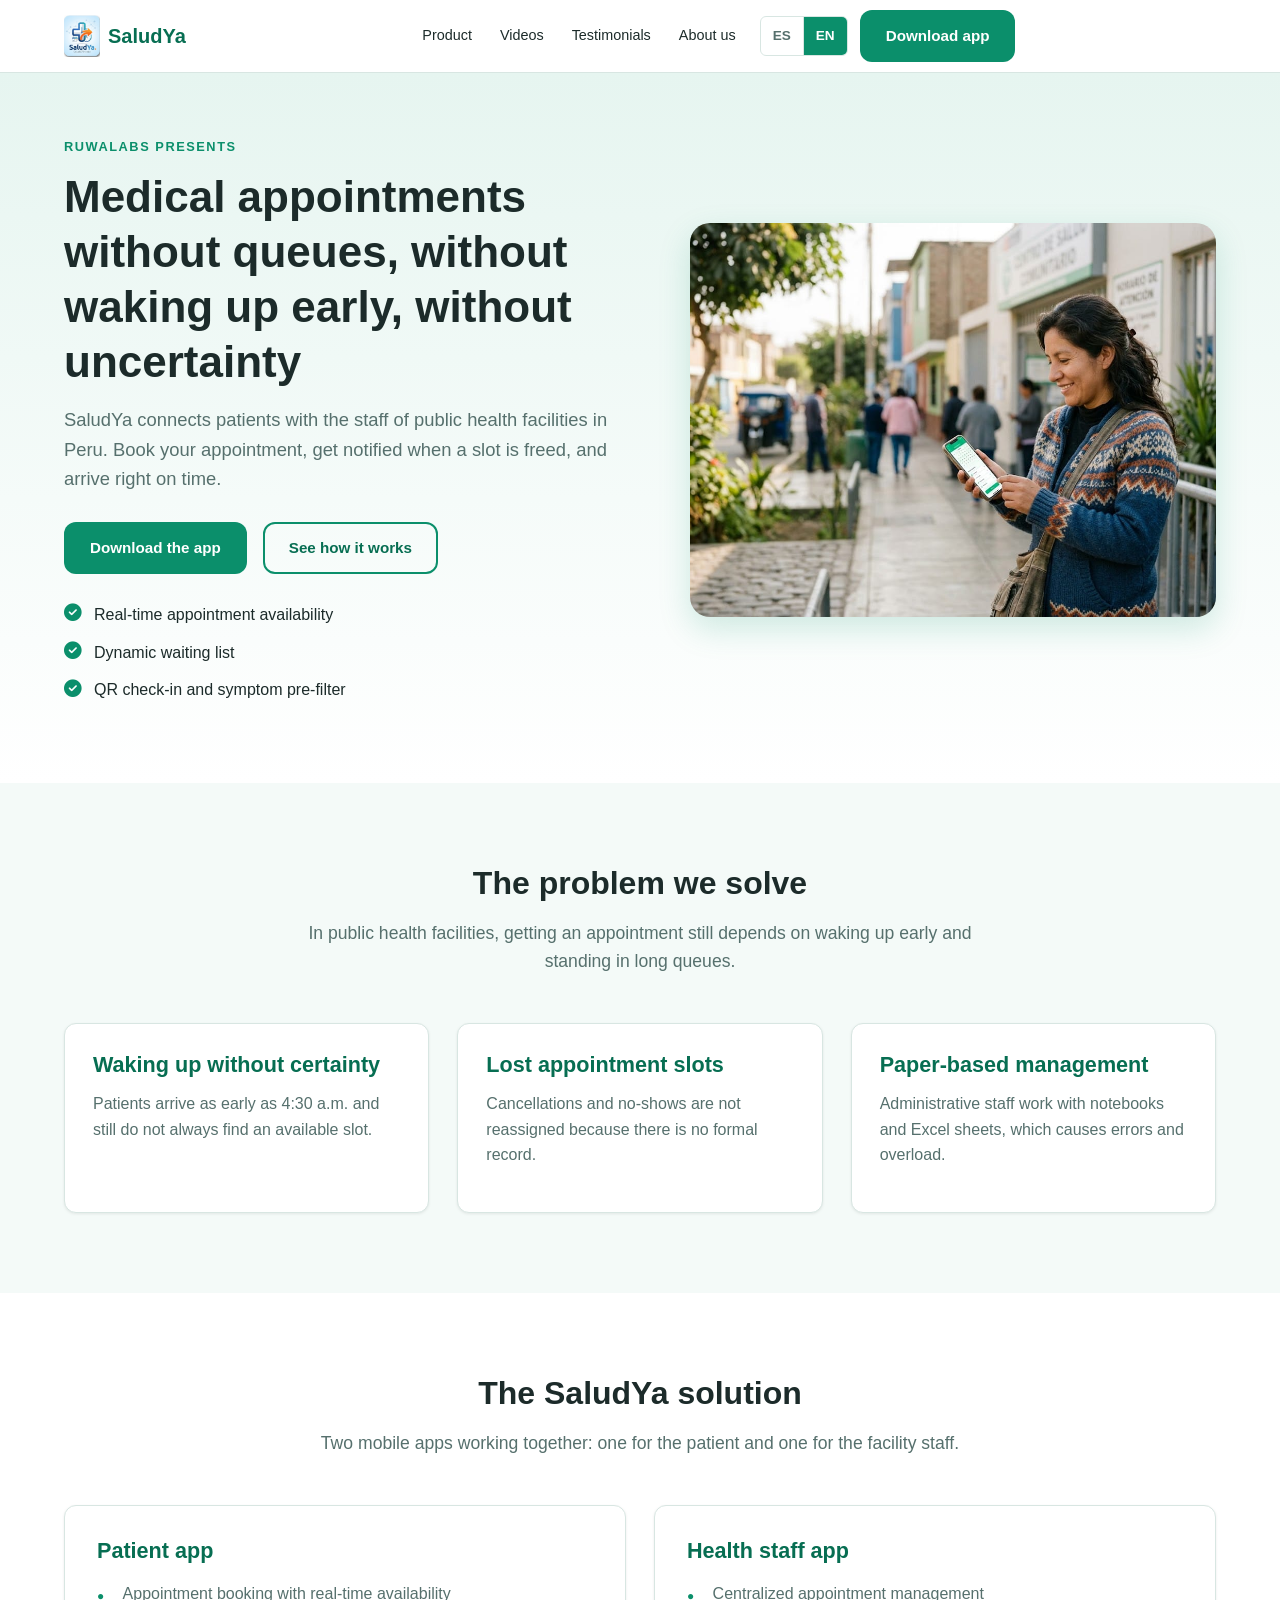
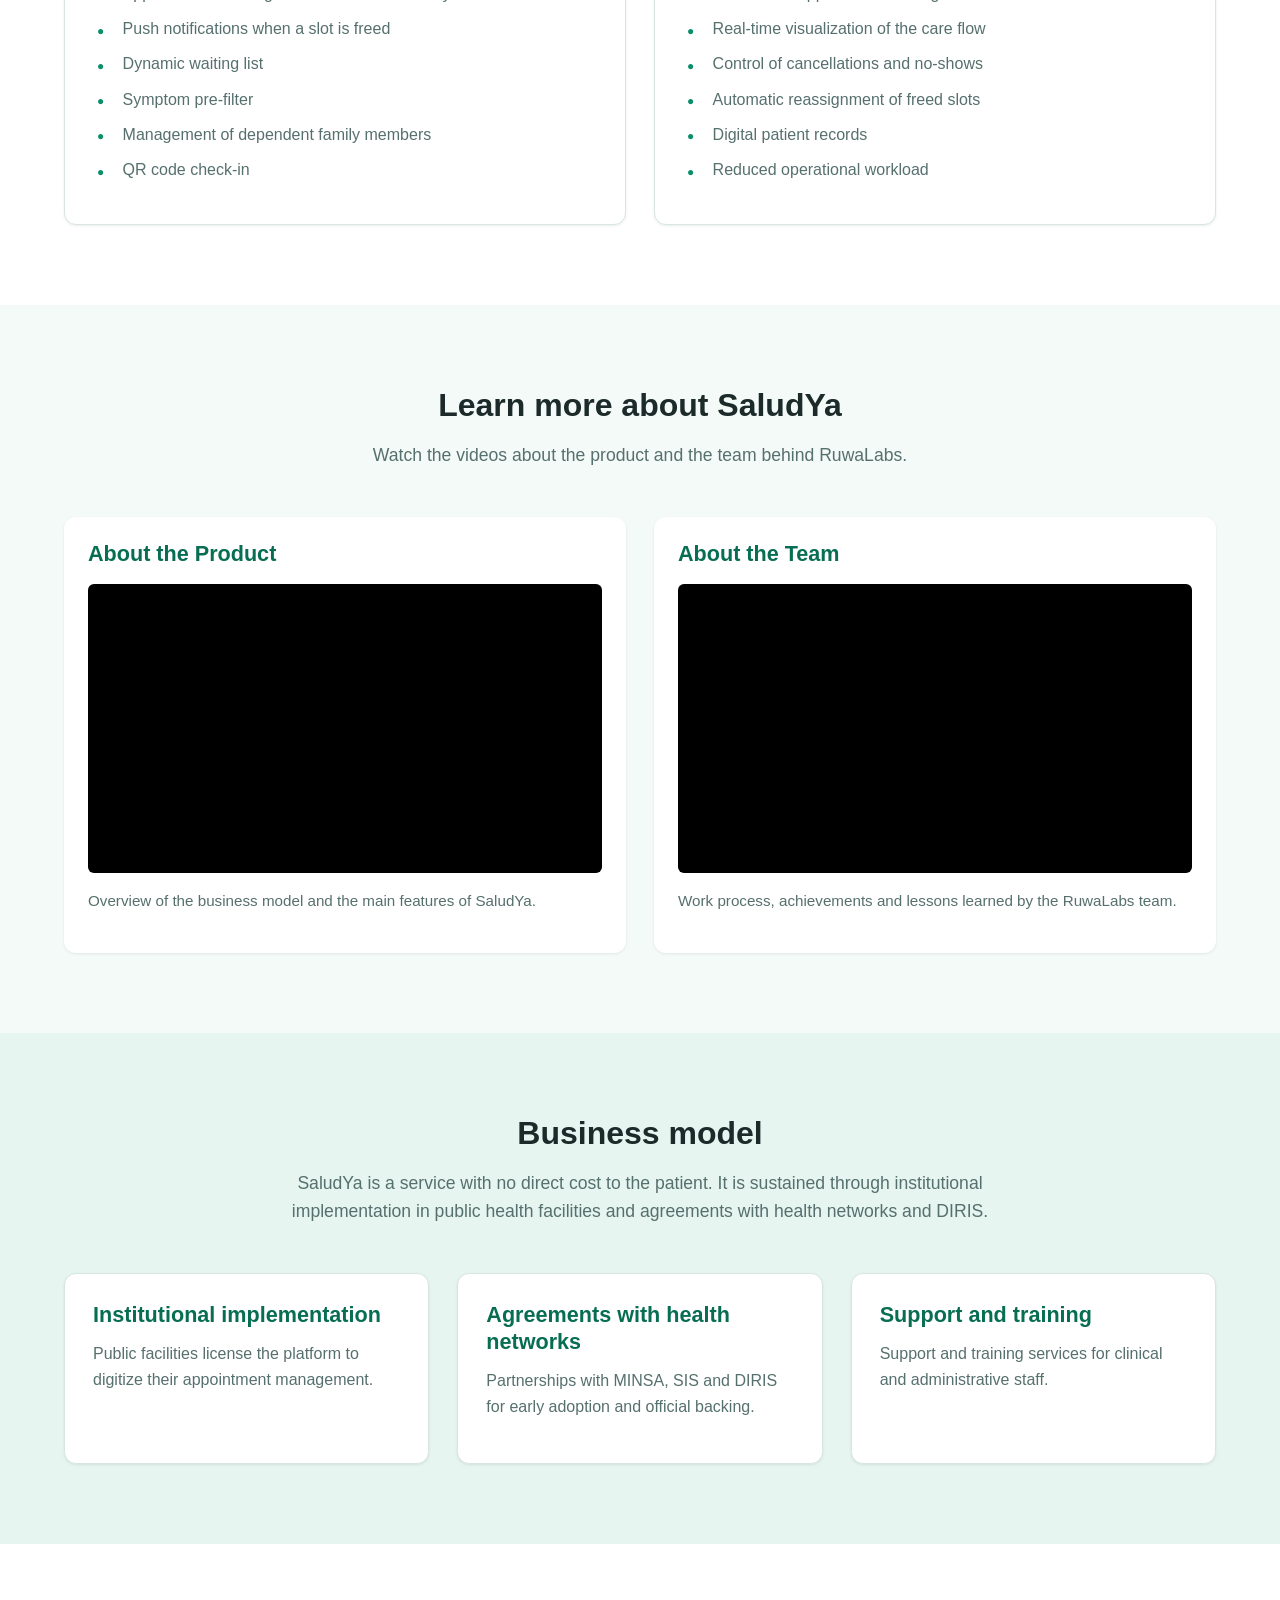
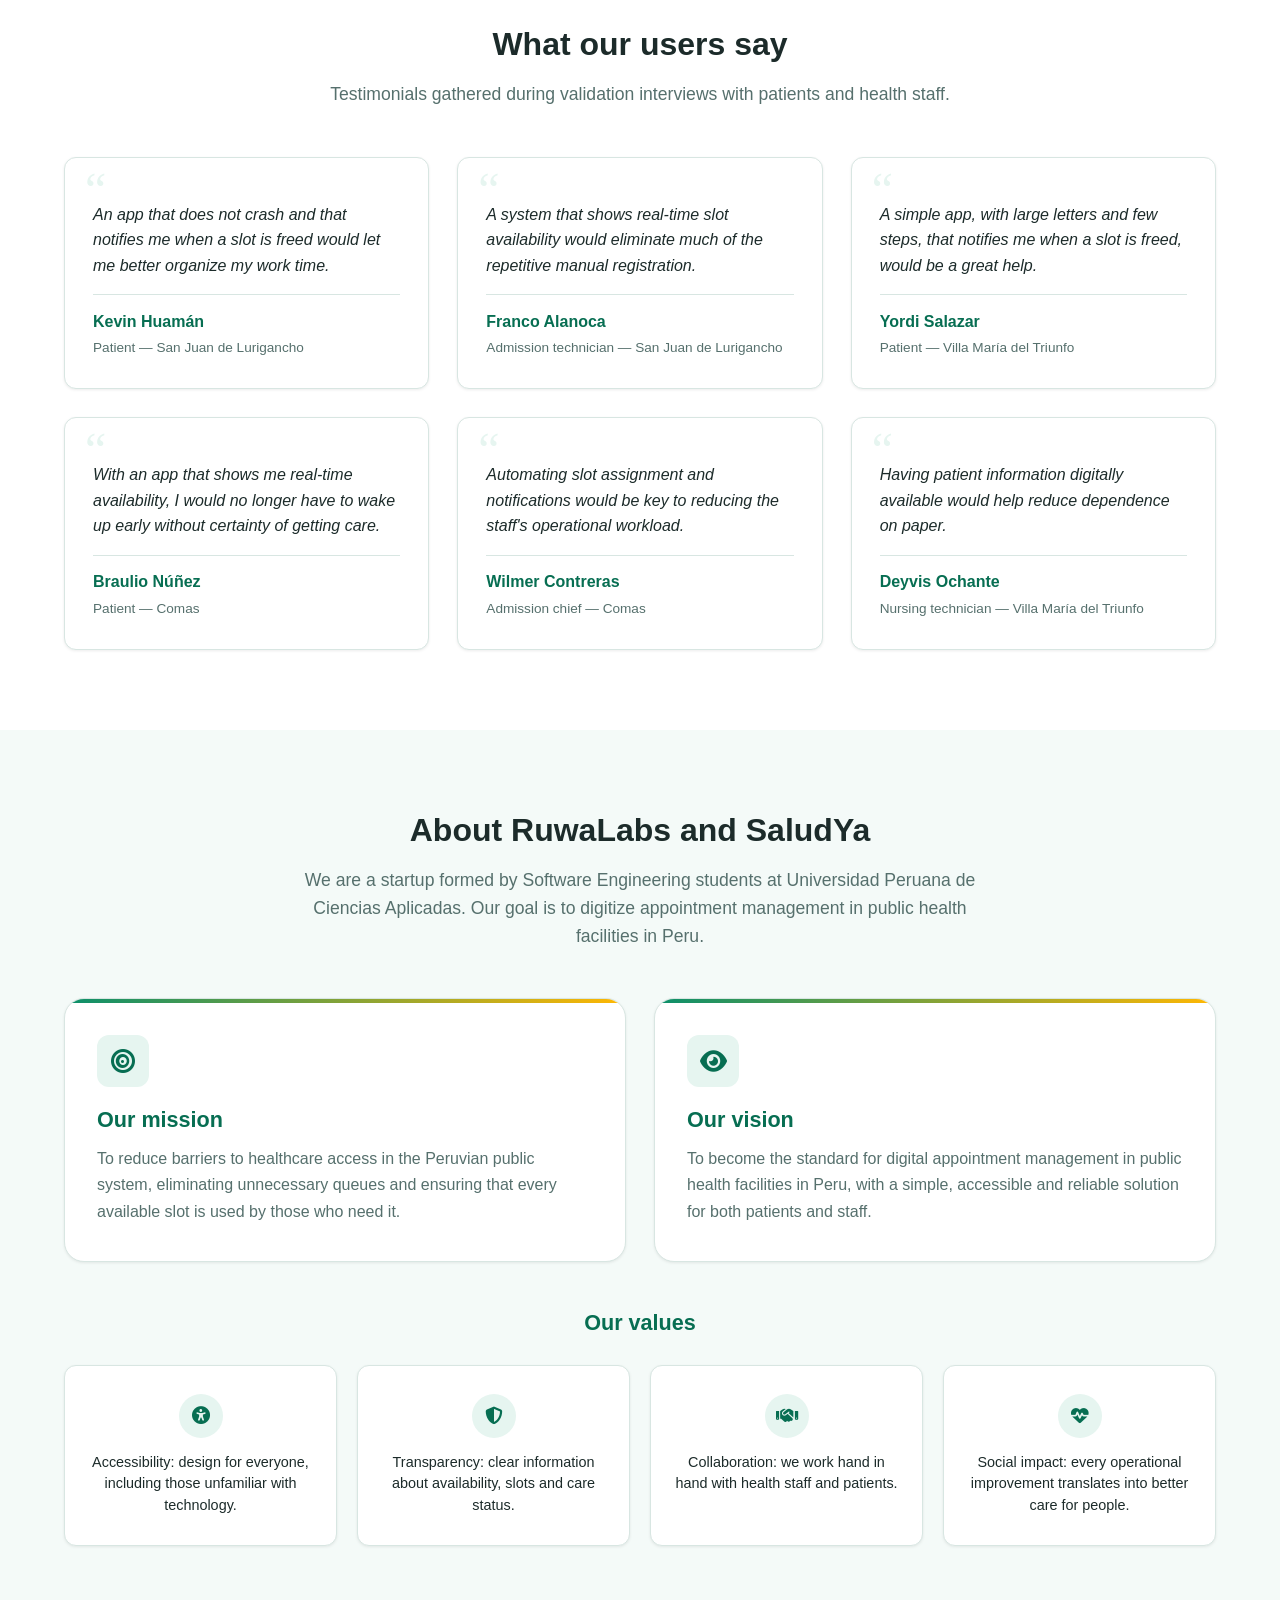
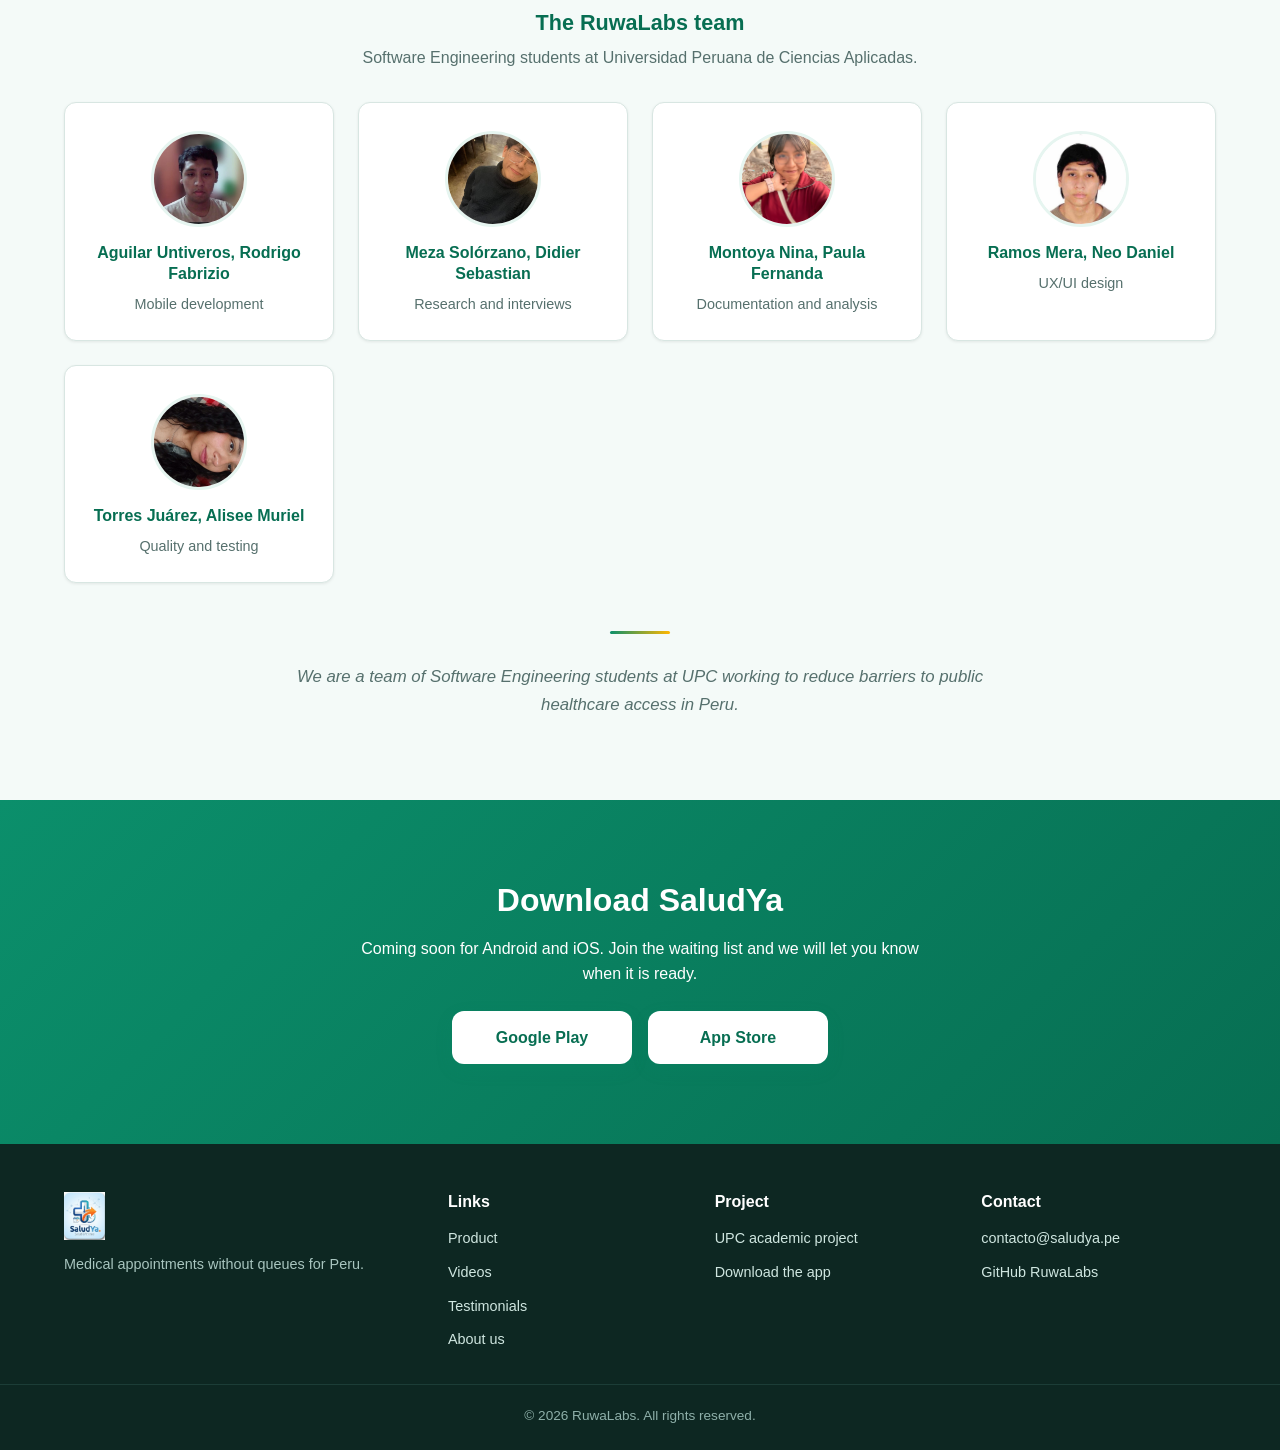
==== commit 4c1a8378: "feat(hero): update hero img with best practices" ====
--- a/index.html
+++ b/index.html
@@ -96,7 +96,15 @@
           </ul>
         </div>
         <div class="hero-visual">
-          <img src="assets/img/hero-bg.jpg" alt="" class="hero-img" loading="lazy" data-i18n-attr="alt:hero.imgAlt">
+          <img
+            src="assets/img/hero-bg.jpg"
+            alt="Paciente usando la aplicación SaludYa en su celular"
+            class="hero-img"
+            width="1024"
+            height="768"
+            fetchpriority="high"
+            decoding="async"
+            data-i18n-attr="alt:hero.imgAlt">
         </div>
       </div>
     </section>
